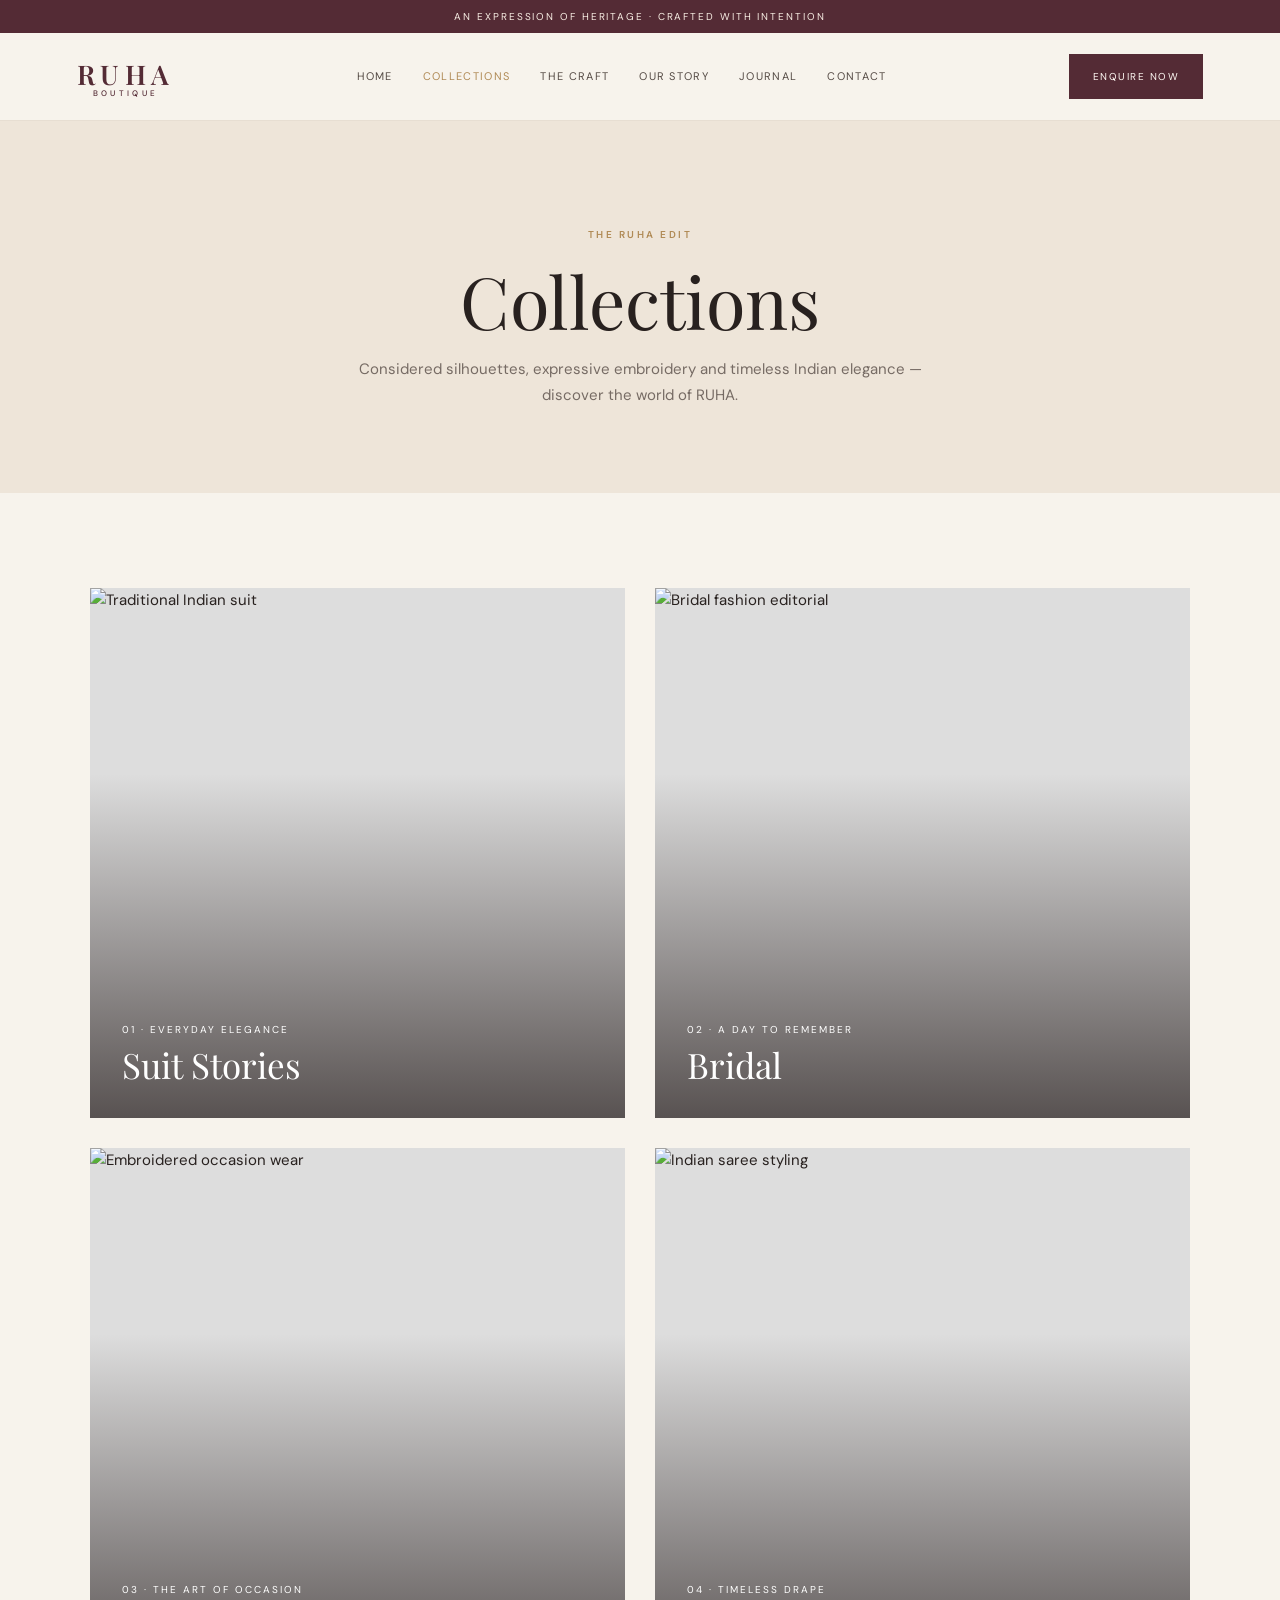
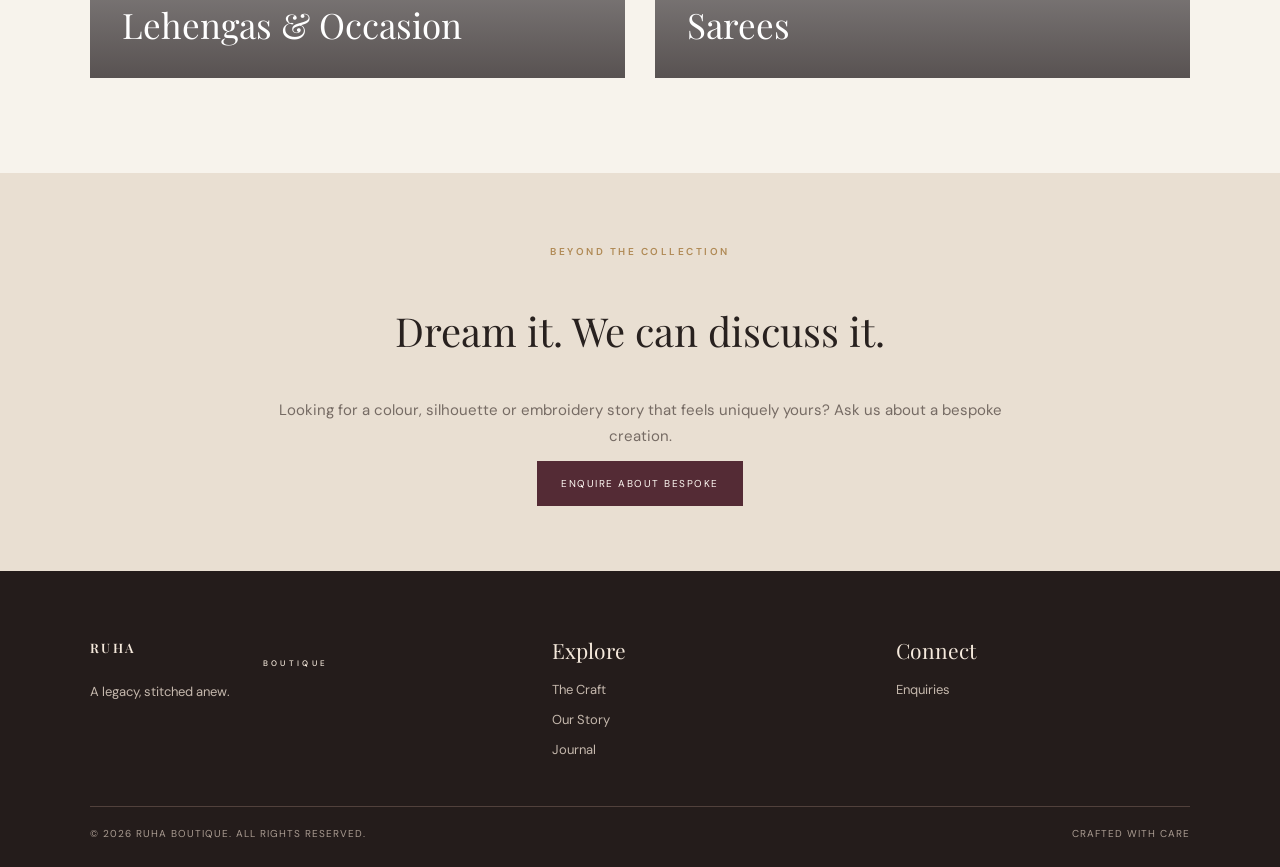
==== collections.html @ 89795cc0 "Build RUHA Boutique website: add collections.html" ====
<!doctype html><html lang="en"><head><meta charset="utf-8"><meta name="viewport" content="width=device-width,initial-scale=1"><title>Collections | RUHA Boutique</title><link rel="stylesheet" href="assets/css/style.css"></head><body><div class="announcement">An expression of heritage · Crafted with intention</div><header class="header"><a class="brand" href="index.html">RUHA<small>BOUTIQUE</small></a><button class="menu-toggle" aria-label="Open menu">☰</button><nav class="nav"><a href="index.html">Home</a><a class="active" href="collections.html">Collections</a><a href="craft.html">The Craft</a><a href="story.html">Our Story</a><a href="journal.html">Journal</a><a href="contact.html">Contact</a></nav><a class="nav-cta" href="contact.html">Enquire now</a></header><main><section class="page-hero"><span class="eyebrow">The RUHA edit</span><h1>Collections</h1><p>Considered silhouettes, expressive embroidery and timeless Indian elegance — discover the world of RUHA.</p></section><section class="section"><div class="collection-grid"><a class="collection-card reveal" href="contact.html"><img src="https://images.unsplash.com/photo-1610030469983-98e550d6193c?auto=format&fit=crop&w=1200&q=85" alt="Traditional Indian suit"><div class="collection-label"><span>01 · Everyday elegance</span><h3>Suit Stories</h3></div></a><a class="collection-card reveal" href="contact.html"><img src="https://images.unsplash.com/photo-1583391733956-6c78276477e3?auto=format&fit=crop&w=1200&q=85" alt="Bridal fashion editorial"><div class="collection-label"><span>02 · A day to remember</span><h3>Bridal</h3></div></a><a class="collection-card reveal" href="contact.html"><img src="https://images.unsplash.com/photo-1597983073493-88cd35cf93a0?auto=format&fit=crop&w=1200&q=85" alt="Embroidered occasion wear"><div class="collection-label"><span>03 · The art of occasion</span><h3>Lehengas & Occasion</h3></div></a><a class="collection-card reveal" href="contact.html"><img src="https://images.unsplash.com/photo-1605763240000-7e93b172d754?auto=format&fit=crop&w=1200&q=85" alt="Indian saree styling"><div class="collection-label"><span>04 · Timeless drape</span><h3>Sarees</h3></div></a></div></section><section class="craft-band"><span class="eyebrow">Beyond the collection</span><h2 class="serif" style="font-size:40px">Dream it. We can discuss it.</h2><p>Looking for a colour, silhouette or embroidery story that feels uniquely yours? Ask us about a bespoke creation.</p><a class="btn" href="contact.html">Enquire about bespoke</a></section></main><footer class="footer"><div class="footer-top"><div><a class="brand" href="index.html">RUHA<small>BOUTIQUE</small></a><p>A legacy, stitched anew.</p></div><div><h4>Explore</h4><div class="footer-links"><a href="craft.html">The Craft</a><a href="story.html">Our Story</a><a href="journal.html">Journal</a></div></div><div><h4>Connect</h4><div class="footer-links"><a href="contact.html">Enquiries</a></div></div></div><div class="copyright"><span>© 2026 RUHA BOUTIQUE. ALL RIGHTS RESERVED.</span><span>CRAFTED WITH CARE</span></div></footer><script src="assets/js/main.js"></script></body></html>
---- assets/css/style.css ----
@import url('https://fonts.googleapis.com/css2?family=DM+Sans:wght@400;500;600;700&family=Playfair+Display:wght@400;500;600;700&display=swap');
:root{--ivory:#f7f3ec;--paper:#fffdf9;--ink:#28211f;--muted:#766b64;--wine:#542b35;--gold:#b08a55;--line:#e7ded2;--serif:'Playfair Display',Georgia,serif;--sans:'DM Sans',Arial,sans-serif}*{box-sizing:border-box}html{scroll-behavior:smooth}body{margin:0;background:var(--ivory);color:var(--ink);font-family:var(--sans);font-size:15px;line-height:1.7}a{color:inherit;text-decoration:none}img{display:block;width:100%;object-fit:cover}button{font:inherit}.announcement{background:var(--wine);color:#f8eee4;text-align:center;padding:8px 16px;font-size:10px;letter-spacing:.19em;text-transform:uppercase}.header{height:88px;display:flex;align-items:center;justify-content:space-between;padding:0 6vw;background:rgba(247,243,236,.96);border-bottom:1px solid var(--line);position:sticky;top:0;z-index:10}.brand{font:600 27px var(--serif);letter-spacing:.2em;color:var(--wine)}.brand small{display:block;font:500 8px var(--sans);letter-spacing:.42em;text-align:center;margin-top:-4px}.nav{display:flex;gap:30px;align-items:center}.nav a{font-size:11px;letter-spacing:.12em;text-transform:uppercase;color:#554b45}.nav a:hover,.nav a.active{color:var(--gold)}.nav-cta,.btn{display:inline-flex;align-items:center;justify-content:center;background:var(--wine);color:#fffaf4;padding:13px 23px;font-size:10px;letter-spacing:.15em;text-transform:uppercase;border:1px solid var(--wine);transition:.25s}.nav-cta:hover,.btn:hover{background:transparent;color:var(--wine)}.menu-toggle{display:none;background:none;border:0;font-size:24px;color:var(--wine)}.eyebrow{font-size:10px;letter-spacing:.25em;text-transform:uppercase;color:var(--gold);font-weight:600}.serif{font-family:var(--serif);font-weight:400}.hero{min-height:650px;display:grid;grid-template-columns:1fr 1fr;background:#e9dfd2}.hero-copy{padding:9vw 7vw;display:flex;flex-direction:column;justify-content:center;align-items:flex-start}.hero h1{font:400 clamp(48px,6vw,82px)/1.08 var(--serif);margin:18px 0 22px;max-width:620px}.hero p{max-width:420px;color:var(--muted);margin:0 0 30px}.hero-image{min-height:560px;background:url('https://images.unsplash.com/photo-1610030469983-98e550d6193c?auto=format&fit=crop&w=1400&q=85') center/cover}.section{padding:95px 7vw}.section-head{text-align:center;max-width:650px;margin:0 auto 48px}.section h2,.page-hero h1{font:400 clamp(38px,4.5vw,58px)/1.15 var(--serif);margin:12px 0 16px}.section-head p,.intro{color:var(--muted)}.grid-3{display:grid;grid-template-columns:repeat(3,1fr);gap:25px}.tile{background:var(--paper)}.tile img{height:390px}.tile-copy{padding:22px 22px 27px}.tile h3{font:400 26px var(--serif);margin:0 0 6px}.tile p{color:var(--muted);font-size:13px;margin:0 0 14px}.text-link{font-size:10px;letter-spacing:.16em;text-transform:uppercase;color:var(--wine);border-bottom:1px solid var(--gold);padding-bottom:5px}.split{display:grid;grid-template-columns:1fr 1fr;gap:8vw;align-items:center}.split img{height:570px}.split-copy{max-width:520px}.split-copy h2{font:400 clamp(38px,4vw,56px)/1.15 var(--serif);margin:14px 0 20px}.split-copy p{color:var(--muted)}.quote{background:var(--wine);color:#f8eee4;text-align:center;padding:90px 12vw}.quote blockquote{font:400 clamp(28px,3.5vw,44px)/1.35 var(--serif);margin:0 auto 22px;max-width:850px}.quote .eyebrow{color:#d8b98e}.page-hero{padding:100px 7vw 85px;text-align:center;background:#eee5d9}.page-hero h1{font-size:clamp(46px,6vw,72px)}.page-hero p{max-width:620px;margin:0 auto;color:var(--muted)}.collection-grid{display:grid;grid-template-columns:repeat(2,1fr);gap:30px}.collection-card{position:relative;min-height:530px;overflow:hidden;background:#ddd}.collection-card img{height:530px;transition:transform .7s}.collection-card:hover img{transform:scale(1.04)}.collection-card:after{content:'';position:absolute;inset:35% 0 0;background:linear-gradient(transparent,rgba(25,16,15,.68))}.collection-label{position:absolute;z-index:1;bottom:30px;left:32px;color:white}.collection-label h3{font:400 35px var(--serif);margin:0}.collection-label span{font-size:10px;letter-spacing:.2em;text-transform:uppercase}.craft-band{background:#e9dfd2;padding:65px 7vw;text-align:center}.craft-band p{max-width:740px;margin:12px auto;color:var(--muted)}.journal-grid{display:grid;grid-template-columns:repeat(3,1fr);gap:26px}.journal-grid img{height:270px}.journal-card h3{font:400 25px var(--serif);margin:16px 0 8px}.journal-card p{font-size:13px;color:var(--muted)}.contact-layout{display:grid;grid-template-columns:.8fr 1.2fr;gap:8vw}.contact-details h2{font:400 42px var(--serif);margin:12px 0}.contact-details p{color:var(--muted)}.contact-form{background:var(--paper);padding:38px}.field{margin-bottom:20px}.field label{display:block;font-size:10px;letter-spacing:.13em;text-transform:uppercase;margin-bottom:8px}.field input,.field textarea,.field select{width:100%;border:1px solid var(--line);background:transparent;padding:13px 14px;font:14px var(--sans);color:var(--ink);outline:none}.field input:focus,.field textarea:focus{border-color:var(--gold)}.field textarea{min-height:130px;resize:vertical}.form-note{font-size:12px;color:var(--muted);margin-top:15px}.footer{background:#241c1b;color:#eee3d8;padding:65px 7vw 25px}.footer-top{display:grid;grid-template-columns:1.4fr 1fr 1fr;gap:50px;padding-bottom:45px}.footer .brand{color:#f5e9dc}.footer p,.footer a{color:#c5b8ad;font-size:13px}.footer h4{font:400 21px var(--serif);margin:0 0 15px;color:#f5e9dc}.footer-links{display:grid;gap:8px}.copyright{border-top:1px solid #51413c;padding-top:18px;display:flex;justify-content:space-between;color:#a99b91;font-size:10px;letter-spacing:.1em}.reveal{opacity:0;transform:translateY(18px);transition:opacity .7s,transform .7s}.reveal.visible{opacity:1;transform:none}@media(max-width:850px){.header{height:76px;padding:0 5vw}.menu-toggle{display:block}.nav{display:none;position:absolute;top:76px;left:0;right:0;background:var(--ivory);padding:22px 6vw 30px;flex-direction:column;align-items:flex-start;border-bottom:1px solid var(--line);gap:18px}.nav.open{display:flex}.nav-cta{display:none}.hero{grid-template-columns:1fr}.hero-copy{padding:75px 8vw}.hero-image{min-height:470px}.grid-3,.journal-grid{grid-template-columns:1fr 1fr}.split{gap:35px}.split img{height:440px}.contact-layout{gap:35px}.footer-top{grid-template-columns:1fr 1fr}}@media(max-width:600px){.section{padding:68px 6vw}.hero-copy{padding:65px 7vw}.hero-image{min-height:390px}.grid-3,.journal-grid,.collection-grid,.split,.contact-layout{grid-template-columns:1fr}.tile img{height:360px}.split img{height:430px}.collection-card,.collection-card img{min-height:420px;height:420px}.page-hero{padding:75px 7vw 65px}.contact-form{padding:25px 20px}.footer-top{grid-template-columns:1fr;gap:28px}.copyright{display:block;line-height:2.2}.quote{padding:70px 8vw}}
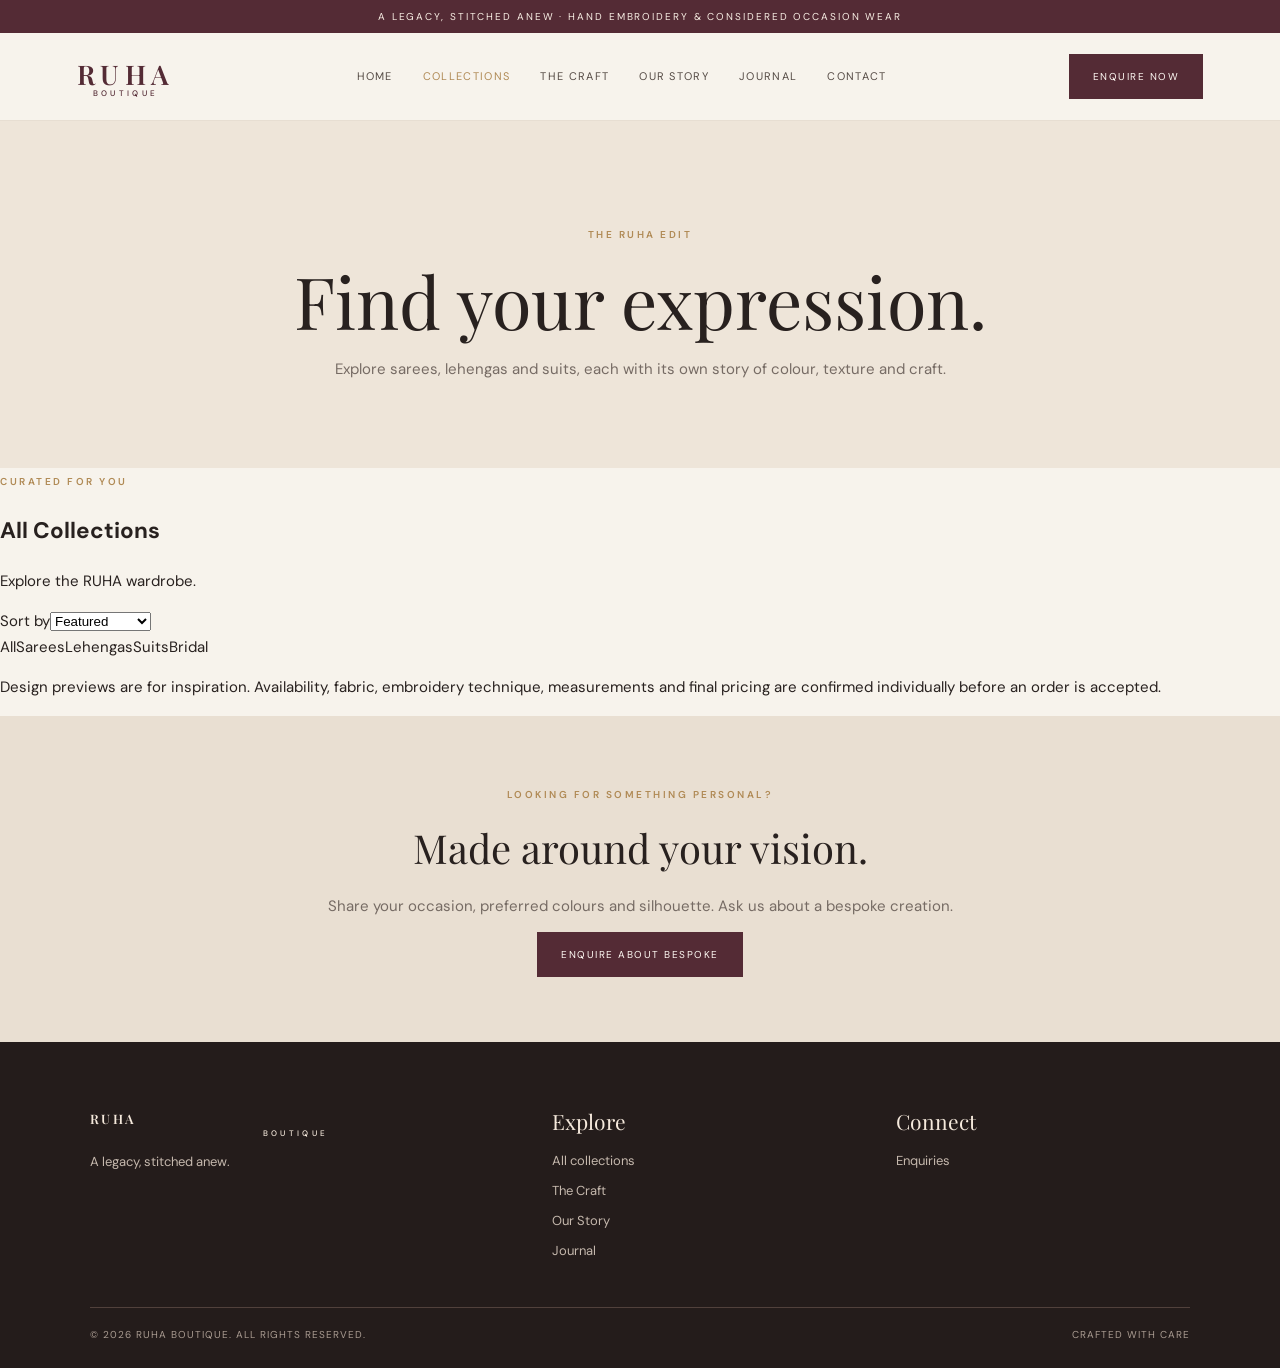
==== commit 5f435dfd: "Build category-filtered RUHA collections catalogue" ====
--- a/collections.html
+++ b/collections.html
@@ -1 +1,12 @@
-<!doctype html><html lang="en"><head><meta charset="utf-8"><meta name="viewport" content="width=device-width,initial-scale=1"><title>Collections | RUHA Boutique</title><link rel="stylesheet" href="assets/css/style.css"></head><body><div class="announcement">An expression of heritage · Crafted with intention</div><header class="header"><a class="brand" href="index.html">RUHA<small>BOUTIQUE</small></a><button class="menu-toggle" aria-label="Open menu">☰</button><nav class="nav"><a href="index.html">Home</a><a class="active" href="collections.html">Collections</a><a href="craft.html">The Craft</a><a href="story.html">Our Story</a><a href="journal.html">Journal</a><a href="contact.html">Contact</a></nav><a class="nav-cta" href="contact.html">Enquire now</a></header><main><section class="page-hero"><span class="eyebrow">The RUHA edit</span><h1>Collections</h1><p>Considered silhouettes, expressive embroidery and timeless Indian elegance — discover the world of RUHA.</p></section><section class="section"><div class="collection-grid"><a class="collection-card reveal" href="contact.html"><img src="https://images.unsplash.com/photo-1610030469983-98e550d6193c?auto=format&fit=crop&w=1200&q=85" alt="Traditional Indian suit"><div class="collection-label"><span>01 · Everyday elegance</span><h3>Suit Stories</h3></div></a><a class="collection-card reveal" href="contact.html"><img src="https://images.unsplash.com/photo-1583391733956-6c78276477e3?auto=format&fit=crop&w=1200&q=85" alt="Bridal fashion editorial"><div class="collection-label"><span>02 · A day to remember</span><h3>Bridal</h3></div></a><a class="collection-card reveal" href="contact.html"><img src="https://images.unsplash.com/photo-1597983073493-88cd35cf93a0?auto=format&fit=crop&w=1200&q=85" alt="Embroidered occasion wear"><div class="collection-label"><span>03 · The art of occasion</span><h3>Lehengas & Occasion</h3></div></a><a class="collection-card reveal" href="contact.html"><img src="https://images.unsplash.com/photo-1605763240000-7e93b172d754?auto=format&fit=crop&w=1200&q=85" alt="Indian saree styling"><div class="collection-label"><span>04 · Timeless drape</span><h3>Sarees</h3></div></a></div></section><section class="craft-band"><span class="eyebrow">Beyond the collection</span><h2 class="serif" style="font-size:40px">Dream it. We can discuss it.</h2><p>Looking for a colour, silhouette or embroidery story that feels uniquely yours? Ask us about a bespoke creation.</p><a class="btn" href="contact.html">Enquire about bespoke</a></section></main><footer class="footer"><div class="footer-top"><div><a class="brand" href="index.html">RUHA<small>BOUTIQUE</small></a><p>A legacy, stitched anew.</p></div><div><h4>Explore</h4><div class="footer-links"><a href="craft.html">The Craft</a><a href="story.html">Our Story</a><a href="journal.html">Journal</a></div></div><div><h4>Connect</h4><div class="footer-links"><a href="contact.html">Enquiries</a></div></div></div><div class="copyright"><span>© 2026 RUHA BOUTIQUE. ALL RIGHTS RESERVED.</span><span>CRAFTED WITH CARE</span></div></footer><script src="assets/js/main.js"></script></body></html>+<!doctype html>
+<html lang="en"><head><meta charset="utf-8"><meta name="viewport" content="width=device-width,initial-scale=1"><title>Shop Collections | RUHA Boutique</title><link rel="stylesheet" href="assets/css/style.css?v=ruha-shop-07"></head>
+<body><div class="announcement">A legacy, stitched anew · Hand embroidery & considered occasion wear</div>
+<header class="header"><a class="brand" href="index.html">RUHA<small>BOUTIQUE</small></a><button class="menu-toggle" aria-label="Open menu" aria-expanded="false">☰</button><nav class="nav"><a href="index.html">Home</a><a class="active" href="collections.html">Collections</a><a href="craft.html">The Craft</a><a href="story.html">Our Story</a><a href="journal.html">Journal</a><a href="contact.html">Contact</a></nav><a class="nav-cta" href="contact.html">Enquire now</a></header>
+<main><section class="page-hero shop-hero"><span class="eyebrow">The RUHA edit</span><h1>Find your expression.</h1><p>Explore sarees, lehengas and suits, each with its own story of colour, texture and craft.</p></section>
+<section class="shop-section"><div class="shop-toolbar"><div><span class="eyebrow">CURATED FOR YOU</span><h2 id="collection-heading">All Collections</h2><p id="collection-subtitle">Explore the RUHA wardrobe.</p></div><div class="shop-controls"><label for="sort-products">Sort by</label><select id="sort-products"><option value="featured">Featured</option><option value="name">Name: A to Z</option></select></div></div>
+<div class="category-tabs" role="group" aria-label="Filter by category"><a href="collections.html" data-category="all">All</a><a href="collections.html?category=sarees" data-category="sarees">Sarees</a><a href="collections.html?category=lehengas" data-category="lehengas">Lehengas</a><a href="collections.html?category=suits" data-category="suits">Suits</a><a href="collections.html?category=bridal" data-category="bridal">Bridal</a></div>
+<div class="product-grid" id="product-grid" aria-live="polite"></div>
+<p class="catalogue-note">Design previews are for inspiration. Availability, fabric, embroidery technique, measurements and final pricing are confirmed individually before an order is accepted.</p>
+</section>
+<section class="craft-band"><span class="eyebrow">Looking for something personal?</span><h2 class="serif" style="font-size:40px;margin:8px 0">Made around your vision.</h2><p>Share your occasion, preferred colours and silhouette. Ask us about a bespoke creation.</p><a class="btn" href="contact.html">Enquire about bespoke</a></section></main>
+<footer class="footer"><div class="footer-top"><div><a class="brand" href="index.html">RUHA<small>BOUTIQUE</small></a><p>A legacy, stitched anew.</p></div><div><h4>Explore</h4><div class="footer-links"><a href="collections.html">All collections</a><a href="craft.html">The Craft</a><a href="story.html">Our Story</a><a href="journal.html">Journal</a></div></div><div><h4>Connect</h4><div class="footer-links"><a href="contact.html">Enquiries</a></div></div></div><div class="copyright"><span>© 2026 RUHA BOUTIQUE. ALL RIGHTS RESERVED.</span><span>CRAFTED WITH CARE</span></div></footer><script src="assets/js/main.js?v=ruha-shop-07"></script></body></html>
--- a/assets/css/style.css
+++ b/assets/css/style.css
@@ -1,2 +1,8 @@
 @import url('https://fonts.googleapis.com/css2?family=DM+Sans:wght@400;500;600;700&family=Playfair+Display:wght@400;500;600;700&display=swap');
-:root{--ivory:#f7f3ec;--paper:#fffdf9;--ink:#28211f;--muted:#766b64;--wine:#542b35;--gold:#b08a55;--line:#e7ded2;--serif:'Playfair Display',Georgia,serif;--sans:'DM Sans',Arial,sans-serif}*{box-sizing:border-box}html{scroll-behavior:smooth}body{margin:0;background:var(--ivory);color:var(--ink);font-family:var(--sans);font-size:15px;line-height:1.7}a{color:inherit;text-decoration:none}img{display:block;width:100%;object-fit:cover}button{font:inherit}.announcement{background:var(--wine);color:#f8eee4;text-align:center;padding:8px 16px;font-size:10px;letter-spacing:.19em;text-transform:uppercase}.header{height:88px;display:flex;align-items:center;justify-content:space-between;padding:0 6vw;background:rgba(247,243,236,.96);border-bottom:1px solid var(--line);position:sticky;top:0;z-index:10}.brand{font:600 27px var(--serif);letter-spacing:.2em;color:var(--wine)}.brand small{display:block;font:500 8px var(--sans);letter-spacing:.42em;text-align:center;margin-top:-4px}.nav{display:flex;gap:30px;align-items:center}.nav a{font-size:11px;letter-spacing:.12em;text-transform:uppercase;color:#554b45}.nav a:hover,.nav a.active{color:var(--gold)}.nav-cta,.btn{display:inline-flex;align-items:center;justify-content:center;background:var(--wine);color:#fffaf4;padding:13px 23px;font-size:10px;letter-spacing:.15em;text-transform:uppercase;border:1px solid var(--wine);transition:.25s}.nav-cta:hover,.btn:hover{background:transparent;color:var(--wine)}.menu-toggle{display:none;background:none;border:0;font-size:24px;color:var(--wine)}.eyebrow{font-size:10px;letter-spacing:.25em;text-transform:uppercase;color:var(--gold);font-weight:600}.serif{font-family:var(--serif);font-weight:400}.hero{min-height:650px;display:grid;grid-template-columns:1fr 1fr;background:#e9dfd2}.hero-copy{padding:9vw 7vw;display:flex;flex-direction:column;justify-content:center;align-items:flex-start}.hero h1{font:400 clamp(48px,6vw,82px)/1.08 var(--serif);margin:18px 0 22px;max-width:620px}.hero p{max-width:420px;color:var(--muted);margin:0 0 30px}.hero-image{min-height:560px;background:url('https://images.unsplash.com/photo-1610030469983-98e550d6193c?auto=format&fit=crop&w=1400&q=85') center/cover}.section{padding:95px 7vw}.section-head{text-align:center;max-width:650px;margin:0 auto 48px}.section h2,.page-hero h1{font:400 clamp(38px,4.5vw,58px)/1.15 var(--serif);margin:12px 0 16px}.section-head p,.intro{color:var(--muted)}.grid-3{display:grid;grid-template-columns:repeat(3,1fr);gap:25px}.tile{background:var(--paper)}.tile img{height:390px}.tile-copy{padding:22px 22px 27px}.tile h3{font:400 26px var(--serif);margin:0 0 6px}.tile p{color:var(--muted);font-size:13px;margin:0 0 14px}.text-link{font-size:10px;letter-spacing:.16em;text-transform:uppercase;color:var(--wine);border-bottom:1px solid var(--gold);padding-bottom:5px}.split{display:grid;grid-template-columns:1fr 1fr;gap:8vw;align-items:center}.split img{height:570px}.split-copy{max-width:520px}.split-copy h2{font:400 clamp(38px,4vw,56px)/1.15 var(--serif);margin:14px 0 20px}.split-copy p{color:var(--muted)}.quote{background:var(--wine);color:#f8eee4;text-align:center;padding:90px 12vw}.quote blockquote{font:400 clamp(28px,3.5vw,44px)/1.35 var(--serif);margin:0 auto 22px;max-width:850px}.quote .eyebrow{color:#d8b98e}.page-hero{padding:100px 7vw 85px;text-align:center;background:#eee5d9}.page-hero h1{font-size:clamp(46px,6vw,72px)}.page-hero p{max-width:620px;margin:0 auto;color:var(--muted)}.collection-grid{display:grid;grid-template-columns:repeat(2,1fr);gap:30px}.collection-card{position:relative;min-height:530px;overflow:hidden;background:#ddd}.collection-card img{height:530px;transition:transform .7s}.collection-card:hover img{transform:scale(1.04)}.collection-card:after{content:'';position:absolute;inset:35% 0 0;background:linear-gradient(transparent,rgba(25,16,15,.68))}.collection-label{position:absolute;z-index:1;bottom:30px;left:32px;color:white}.collection-label h3{font:400 35px var(--serif);margin:0}.collection-label span{font-size:10px;letter-spacing:.2em;text-transform:uppercase}.craft-band{background:#e9dfd2;padding:65px 7vw;text-align:center}.craft-band p{max-width:740px;margin:12px auto;color:var(--muted)}.journal-grid{display:grid;grid-template-columns:repeat(3,1fr);gap:26px}.journal-grid img{height:270px}.journal-card h3{font:400 25px var(--serif);margin:16px 0 8px}.journal-card p{font-size:13px;color:var(--muted)}.contact-layout{display:grid;grid-template-columns:.8fr 1.2fr;gap:8vw}.contact-details h2{font:400 42px var(--serif);margin:12px 0}.contact-details p{color:var(--muted)}.contact-form{background:var(--paper);padding:38px}.field{margin-bottom:20px}.field label{display:block;font-size:10px;letter-spacing:.13em;text-transform:uppercase;margin-bottom:8px}.field input,.field textarea,.field select{width:100%;border:1px solid var(--line);background:transparent;padding:13px 14px;font:14px var(--sans);color:var(--ink);outline:none}.field input:focus,.field textarea:focus{border-color:var(--gold)}.field textarea{min-height:130px;resize:vertical}.form-note{font-size:12px;color:var(--muted);margin-top:15px}.footer{background:#241c1b;color:#eee3d8;padding:65px 7vw 25px}.footer-top{display:grid;grid-template-columns:1.4fr 1fr 1fr;gap:50px;padding-bottom:45px}.footer .brand{color:#f5e9dc}.footer p,.footer a{color:#c5b8ad;font-size:13px}.footer h4{font:400 21px var(--serif);margin:0 0 15px;color:#f5e9dc}.footer-links{display:grid;gap:8px}.copyright{border-top:1px solid #51413c;padding-top:18px;display:flex;justify-content:space-between;color:#a99b91;font-size:10px;letter-spacing:.1em}.reveal{opacity:0;transform:translateY(18px);transition:opacity .7s,transform .7s}.reveal.visible{opacity:1;transform:none}@media(max-width:850px){.header{height:76px;padding:0 5vw}.menu-toggle{display:block}.nav{display:none;position:absolute;top:76px;left:0;right:0;background:var(--ivory);padding:22px 6vw 30px;flex-direction:column;align-items:flex-start;border-bottom:1px solid var(--line);gap:18px}.nav.open{display:flex}.nav-cta{display:none}.hero{grid-template-columns:1fr}.hero-copy{padding:75px 8vw}.hero-image{min-height:470px}.grid-3,.journal-grid{grid-template-columns:1fr 1fr}.split{gap:35px}.split img{height:440px}.contact-layout{gap:35px}.footer-top{grid-template-columns:1fr 1fr}}@media(max-width:600px){.section{padding:68px 6vw}.hero-copy{padding:65px 7vw}.hero-image{min-height:390px}.grid-3,.journal-grid,.collection-grid,.split,.contact-layout{grid-template-columns:1fr}.tile img{height:360px}.split img{height:430px}.collection-card,.collection-card img{min-height:420px;height:420px}.page-hero{padding:75px 7vw 65px}.contact-form{padding:25px 20px}.footer-top{grid-template-columns:1fr;gap:28px}.copyright{display:block;line-height:2.2}.quote{padding:70px 8vw}}
+:root{--ivory:#f7f3ec;--paper:#fffdf9;--ink:#28211f;--muted:#766b64;--wine:#542b35;--gold:#b08a55;--line:#e7ded2;--serif:'Playfair Display',Georgia,serif;--sans:'DM Sans',Arial,sans-serif}*{box-sizing:border-box}html{scroll-behavior:smooth}body{margin:0;background:var(--ivory);color:var(--ink);font-family:var(--sans);font-size:15px;line-height:1.7}a{color:inherit;text-decoration:none}img{display:block;width:100%;object-fit:cover}button{font:inherit}.announcement{background:var(--wine);color:#f8eee4;text-align:center;padding:8px 16px;font-size:10px;letter-spacing:.19em;text-transform:uppercase}.header{height:88px;display:flex;align-items:center;justify-content:space-between;padding:0 6vw;background:rgba(247,243,236,.96);border-bottom:1px solid var(--line);position:sticky;top:0;z-index:10}.brand{font:600 27px var(--serif);letter-spacing:.2em;color:var(--wine)}.brand small{display:block;font:500 8px var(--sans);letter-spacing:.42em;text-align:center;margin-top:-4px}.nav{display:flex;gap:30px;align-items:center}.nav a{font-size:11px;letter-spacing:.12em;text-transform:uppercase;color:#554b45}.nav a:hover,.nav a.active{color:var(--gold)}.nav-cta,.btn{display:inline-flex;align-items:center;justify-content:center;background:var(--wine);color:#fffaf4;padding:13px 23px;font-size:10px;letter-spacing:.15em;text-transform:uppercase;border:1px solid var(--wine);transition:.25s}.nav-cta:hover,.btn:hover{background:transparent;color:var(--wine)}.menu-toggle{display:none;background:none;border:0;font-size:24px;color:var(--wine)}.eyebrow{font-size:10px;letter-spacing:.25em;text-transform:uppercase;color:var(--gold);font-weight:600}.serif{font-family:var(--serif);font-weight:400}.hero{min-height:650px;display:grid;grid-template-columns:.9fr 1.1fr;background:#e9dfd2}.hero-copy{padding:9vw 7vw;display:flex;flex-direction:column;justify-content:center;align-items:flex-start}.hero h1{font:400 clamp(48px,6vw,82px)/1.08 var(--serif);margin:18px 0 22px;max-width:620px}.hero p{max-width:420px;color:var(--muted);margin:0 0 30px}.hero-image{min-height:650px;width:100%;height:650px;object-fit:contain;object-position:center;background:#e9dfd2;display:block}.section{padding:95px 7vw}.section-head{text-align:center;max-width:650px;margin:0 auto 48px}.section h2,.page-hero h1{font:400 clamp(38px,4.5vw,58px)/1.15 var(--serif);margin:12px 0 16px}.section-head p,.intro{color:var(--muted)}.grid-3{display:grid;grid-template-columns:repeat(3,1fr);gap:25px}.tile{background:var(--paper)}.tile img{height:390px}.tile-copy{padding:22px 22px 27px}.tile h3{font:400 26px var(--serif);margin:0 0 6px}.tile p{color:var(--muted);font-size:13px;margin:0 0 14px}.text-link{font-size:10px;letter-spacing:.16em;text-transform:uppercase;color:var(--wine);border-bottom:1px solid var(--gold);padding-bottom:5px}.split{display:grid;grid-template-columns:1fr 1fr;gap:8vw;align-items:center}.split img{height:570px}.split-copy{max-width:520px}.split-copy h2{font:400 clamp(38px,4vw,56px)/1.15 var(--serif);margin:14px 0 20px}.split-copy p{color:var(--muted)}.quote{background:var(--wine);color:#f8eee4;text-align:center;padding:90px 12vw}.quote blockquote{font:400 clamp(28px,3.5vw,44px)/1.35 var(--serif);margin:0 auto 22px;max-width:850px}.quote .eyebrow{color:#d8b98e}.page-hero{padding:100px 7vw 85px;text-align:center;background:#eee5d9}.page-hero h1{font-size:clamp(46px,6vw,72px)}.page-hero p{max-width:620px;margin:0 auto;color:var(--muted)}.collection-grid{display:grid;grid-template-columns:repeat(2,1fr);gap:30px}.collection-card{position:relative;min-height:530px;overflow:hidden;background:#ddd}.collection-card img{height:530px;transition:transform .7s}.collection-card:hover img{transform:scale(1.04)}.collection-card:after{content:'';position:absolute;inset:35% 0 0;background:linear-gradient(transparent,rgba(25,16,15,.68))}.collection-label{position:absolute;z-index:1;bottom:30px;left:32px;color:white}.collection-label h3{font:400 35px var(--serif);margin:0}.collection-label span{font-size:10px;letter-spacing:.2em;text-transform:uppercase}.craft-band{background:#e9dfd2;padding:65px 7vw;text-align:center}.craft-band p{max-width:740px;margin:12px auto;color:var(--muted)}.journal-grid{display:grid;grid-template-columns:repeat(3,1fr);gap:26px}.journal-grid img{height:270px}.journal-card h3{font:400 25px var(--serif);margin:16px 0 8px}.journal-card p{font-size:13px;color:var(--muted)}.contact-layout{display:grid;grid-template-columns:.8fr 1.2fr;gap:8vw}.contact-details h2{font:400 42px var(--serif);margin:12px 0}.contact-details p{color:var(--muted)}.contact-form{background:var(--paper);padding:38px}.field{margin-bottom:20px}.field label{display:block;font-size:10px;letter-spacing:.13em;text-transform:uppercase;margin-bottom:8px}.field input,.field textarea,.field select{width:100%;border:1px solid var(--line);background:transparent;padding:13px 14px;font:14px var(--sans);color:var(--ink);outline:none}.field input:focus,.field textarea:focus{border-color:var(--gold)}.field textarea{min-height:130px;resize:vertical}.form-note{font-size:12px;color:var(--muted);margin-top:15px}.footer{background:#241c1b;color:#eee3d8;padding:65px 7vw 25px}.footer-top{display:grid;grid-template-columns:1.4fr 1fr 1fr;gap:50px;padding-bottom:45px}.footer .brand{color:#f5e9dc}.footer p,.footer a{color:#c5b8ad;font-size:13px}.footer h4{font:400 21px var(--serif);margin:0 0 15px;color:#f5e9dc}.footer-links{display:grid;gap:8px}.copyright{border-top:1px solid #51413c;padding-top:18px;display:flex;justify-content:space-between;color:#a99b91;font-size:10px;letter-spacing:.1em}.reveal{opacity:0;transform:translateY(18px);transition:opacity .7s,transform .7s}.reveal.visible{opacity:1;transform:none}@media(max-width:850px){.header{height:76px;padding:0 5vw}.menu-toggle{display:block}.nav{display:none;position:absolute;top:76px;left:0;right:0;background:var(--ivory);padding:22px 6vw 30px;flex-direction:column;align-items:flex-start;border-bottom:1px solid var(--line);gap:18px}.nav.open{display:flex}.nav-cta{display:none}.hero{grid-template-columns:1fr}.hero-copy{padding:75px 8vw}.hero-image{min-height:0;height:auto;aspect-ratio:16/9;object-fit:contain}.grid-3,.journal-grid{grid-template-columns:1fr 1fr}.split{gap:35px}.split img{height:440px}.contact-layout{gap:35px}.footer-top{grid-template-columns:1fr 1fr}}@media(max-width:600px){.section{padding:68px 6vw}.hero-copy{padding:65px 7vw}.hero-image{min-height:0;height:auto;aspect-ratio:16/9;object-fit:contain}.grid-3,.journal-grid,.collection-grid,.split,.contact-layout{grid-template-columns:1fr}.tile img{height:360px}.split img{height:430px}.collection-card,.collection-card img{min-height:420px;height:420px}.page-hero{padding:75px 7vw 65px}.contact-form{padding:25px 20px}.footer-top{grid-template-columns:1fr;gap:28px}.copyright{display:block;line-height:2.2}.quote{padding:70px 8vw}}
+
+
+/* RUHA editorial commerce-inspired homepage */
+.hero-editorial{grid-template-columns:.92fr 1.08fr;min-height:690px;background:#eee5d9}.hero-editorial .hero-copy{padding:8vw 6vw}.hero-editorial .hero-image{height:690px;min-height:690px;object-fit:cover;object-position:center 38%;background:#eadfd3}.hero-note{font-size:9px;letter-spacing:.18em;color:#9a8877;margin-top:44px}.marquee{display:flex;justify-content:center;align-items:center;gap:35px;padding:17px 10px;border-bottom:1px solid var(--line);color:var(--wine);font-size:9px;letter-spacing:.22em}.marquee i{font-style:normal;color:var(--gold)}.home-intro{padding-bottom:48px}.home-intro .section-head{margin-bottom:0}.campaign-grid{padding:0 5vw 90px;display:grid;grid-template-columns:1.12fr 1fr;grid-template-rows:340px 340px;gap:20px}.campaign{position:relative;overflow:hidden;background:#ddd}.campaign-tall{grid-row:span 2}.campaign img{height:100%;width:100%;object-fit:cover;transition:transform .7s}.campaign:hover img{transform:scale(1.035)}.campaign:after{content:'';position:absolute;inset:35% 0 0;background:linear-gradient(transparent,rgba(30,20,19,.7))}.campaign-caption{position:absolute;z-index:1;left:30px;right:25px;bottom:27px;color:#fff}.campaign-caption span,.look-card span{font-size:9px;letter-spacing:.2em}.campaign-caption h2{font:400 clamp(25px,3vw,39px)/1.15 var(--serif);margin:8px 0 12px}.campaign-caption b{font-size:10px;letter-spacing:.13em;text-transform:uppercase;font-weight:500;border-bottom:1px solid #d8bd9b;padding-bottom:5px}.campaign-caption i{font-style:normal;margin-left:8px}.category-section{background:#f0e8de}.category-grid{display:grid;grid-template-columns:repeat(4,1fr);gap:18px}.category-card{position:relative;overflow:hidden;background:#e4d8cb}.category-card img{height:390px;transition:transform .6s}.category-card:hover img{transform:scale(1.04)}.category-card:after{content:'';position:absolute;inset:55% 0 0;background:linear-gradient(transparent,rgba(30,20,19,.6))}.category-card span{position:absolute;z-index:1;bottom:20px;left:20px;color:white;font:400 27px var(--serif)}.look-grid{display:grid;grid-template-columns:repeat(3,1fr);gap:22px}.look-card{background:#fffdf9}.look-card img{height:350px}.look-card>div{padding:22px 22px 26px}.look-card span{color:var(--gold)}.look-card h3{font:400 25px var(--serif);margin:7px 0 15px}.craft-feature{display:grid;grid-template-columns:1.1fr .9fr;background:#e9dfd2;align-items:stretch}.craft-feature-image img{height:600px}.craft-feature-copy{padding:8vw 7vw;display:flex;flex-direction:column;align-items:flex-start;justify-content:center}.craft-feature-copy h2{font:400 clamp(42px,5vw,68px)/1.1 var(--serif);margin:15px 0 18px}.craft-feature-copy p{max-width:420px;color:var(--muted);margin:0 0 28px}.journal-preview{padding-top:90px}
+@media(max-width:850px){.hero-editorial{grid-template-columns:1fr}.hero-editorial .hero-copy{padding:70px 8vw}.hero-editorial .hero-image{height:auto;min-height:0;aspect-ratio:4/3;object-fit:cover}.campaign-grid{grid-template-rows:300px 300px;padding-left:4vw;padding-right:4vw}.category-grid{grid-template-columns:repeat(2,1fr)}.category-card img{height:330px}.craft-feature{grid-template-columns:1fr 1fr}.craft-feature-image img{height:500px}.craft-feature-copy{padding:45px 6vw}}
+@media(max-width:600px){.marquee{gap:13px;font-size:7px;letter-spacing:.12em;flex-wrap:wrap}.campaign-grid{grid-template-columns:1fr;grid-template-rows:420px 280px 280px;padding:0 5vw 65px;gap:14px}.campaign-tall{grid-row:auto}.category-grid{gap:12px}.category-card img{height:250px}.category-card span{font-size:23px;left:14px;bottom:14px}.look-grid{grid-template-columns:1fr}.look-card img{height:330px}.craft-feature{grid-template-columns:1fr}.craft-feature-image img{height:360px}.craft-feature-copy{padding:55px 7vw}.hero-editorial .hero-image{aspect-ratio:4/3;object-fit:cover}.hero-note{margin-top:28px}}
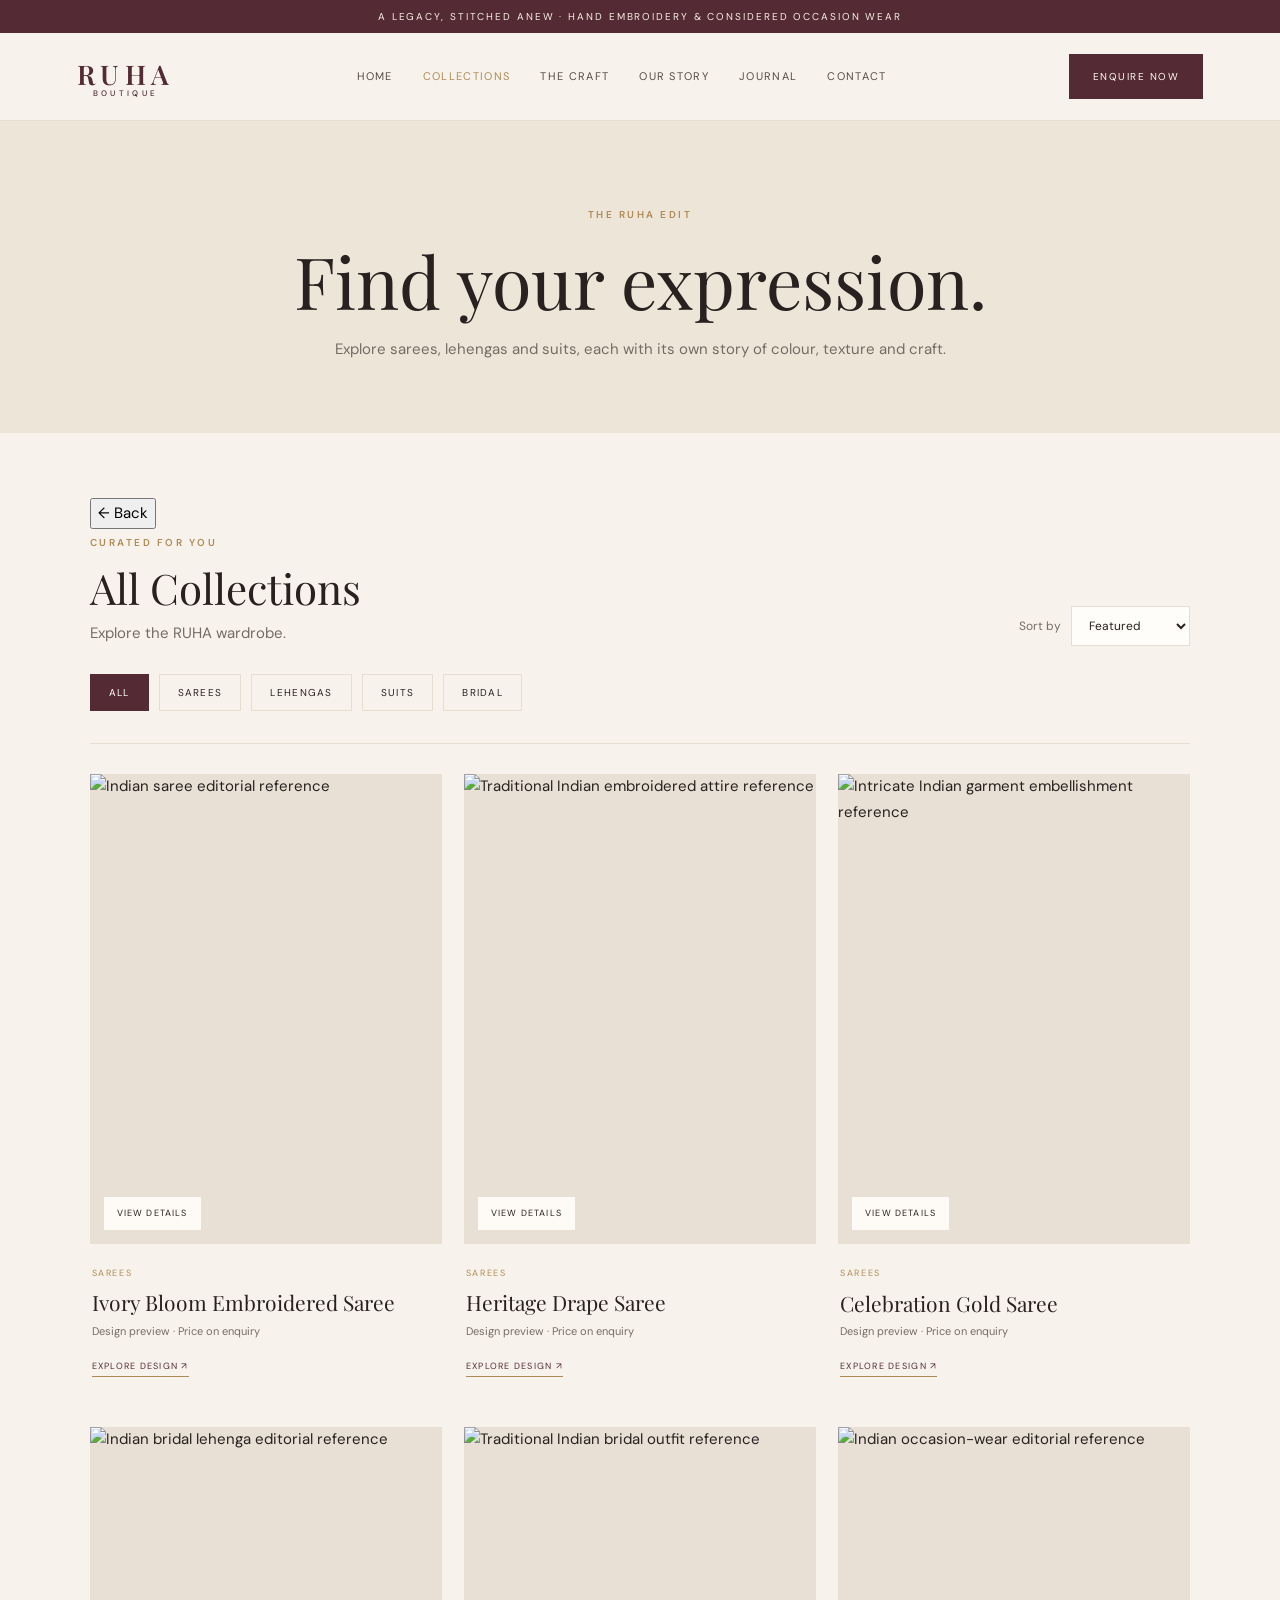
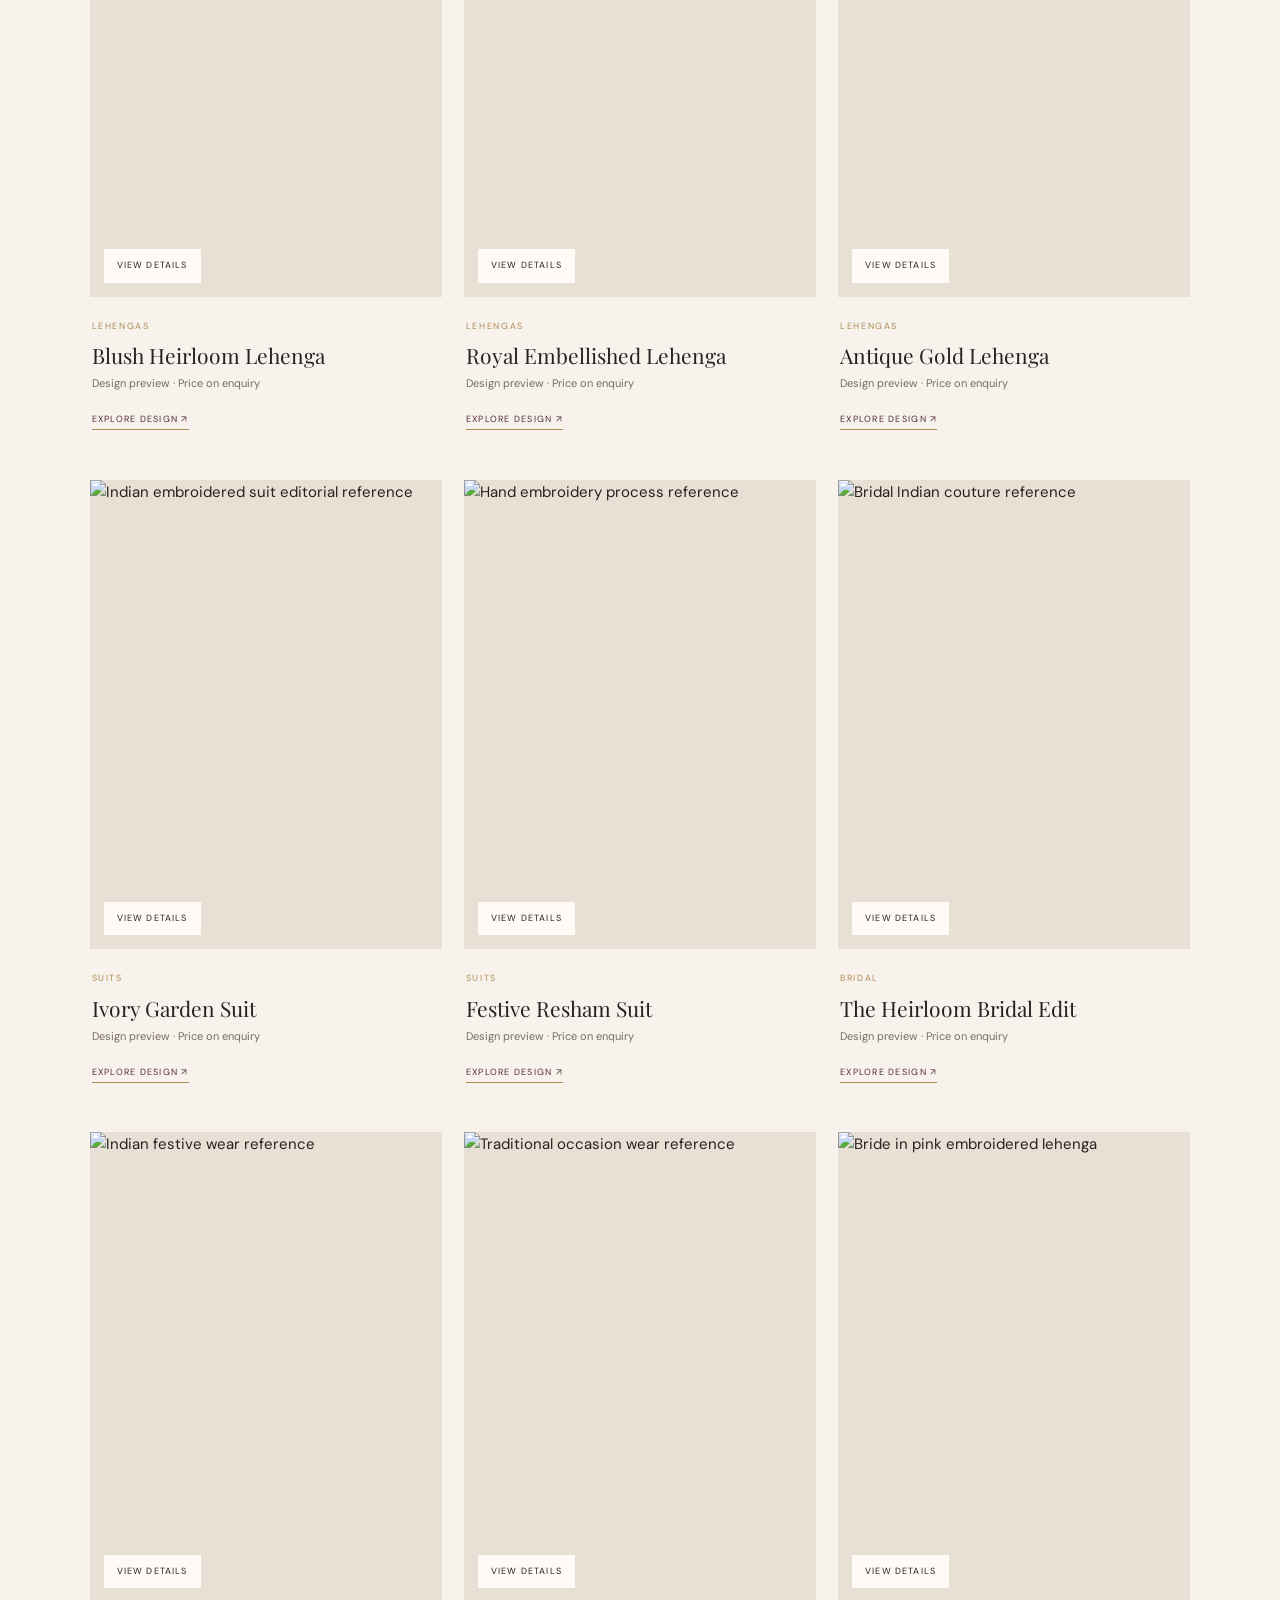
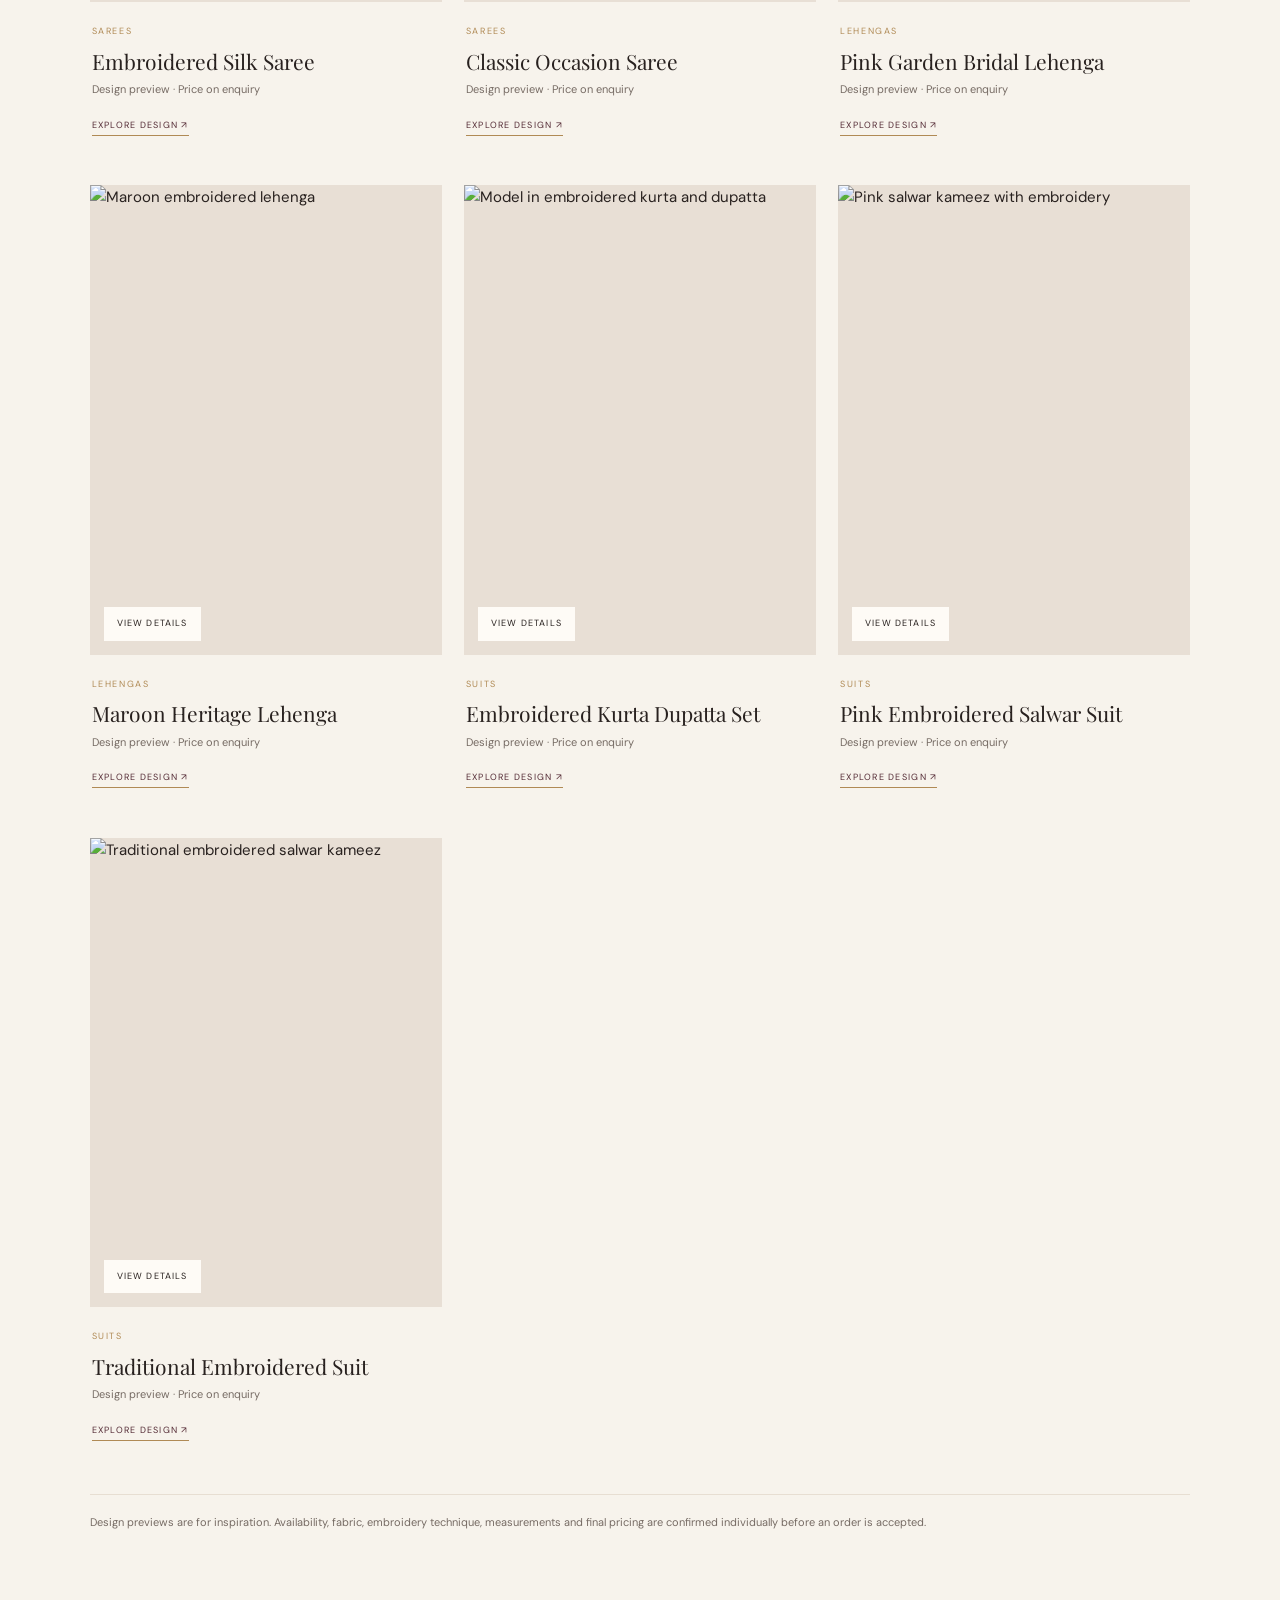
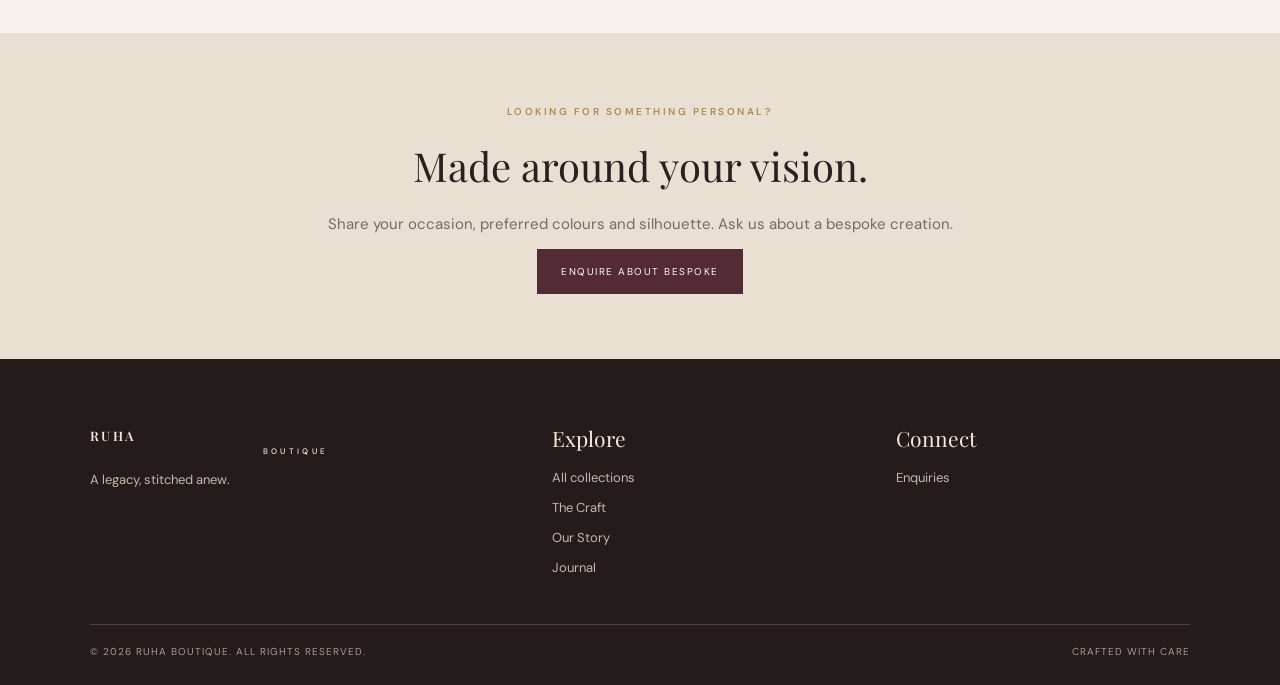
==== commit 234aa513: "Add back navigation to collection browsing" ====
--- a/collections.html
+++ b/collections.html
@@ -3,7 +3,7 @@
 <body><div class="announcement">A legacy, stitched anew · Hand embroidery & considered occasion wear</div>
 <header class="header"><a class="brand" href="index.html">RUHA<small>BOUTIQUE</small></a><button class="menu-toggle" aria-label="Open menu" aria-expanded="false">☰</button><nav class="nav"><a href="index.html">Home</a><a class="active" href="collections.html">Collections</a><a href="craft.html">The Craft</a><a href="story.html">Our Story</a><a href="journal.html">Journal</a><a href="contact.html">Contact</a></nav><a class="nav-cta" href="contact.html">Enquire now</a></header>
 <main><section class="page-hero shop-hero"><span class="eyebrow">The RUHA edit</span><h1>Find your expression.</h1><p>Explore sarees, lehengas and suits, each with its own story of colour, texture and craft.</p></section>
-<section class="shop-section"><div class="shop-toolbar"><div><span class="eyebrow">CURATED FOR YOU</span><h2 id="collection-heading">All Collections</h2><p id="collection-subtitle">Explore the RUHA wardrobe.</p></div><div class="shop-controls"><label for="sort-products">Sort by</label><select id="sort-products"><option value="featured">Featured</option><option value="name">Name: A to Z</option></select></div></div>
+<section class="shop-section"><button class="back-button" onclick="history.length>1?history.back():location.href='index.html'">← Back</button><div class="shop-toolbar"><div><span class="eyebrow">CURATED FOR YOU</span><h2 id="collection-heading">All Collections</h2><p id="collection-subtitle">Explore the RUHA wardrobe.</p></div><div class="shop-controls"><label for="sort-products">Sort by</label><select id="sort-products"><option value="featured">Featured</option><option value="name">Name: A to Z</option></select></div></div>
 <div class="category-tabs" role="group" aria-label="Filter by category"><a href="collections.html" data-category="all">All</a><a href="collections.html?category=sarees" data-category="sarees">Sarees</a><a href="collections.html?category=lehengas" data-category="lehengas">Lehengas</a><a href="collections.html?category=suits" data-category="suits">Suits</a><a href="collections.html?category=bridal" data-category="bridal">Bridal</a></div>
 <div class="product-grid" id="product-grid" aria-live="polite"></div>
 <p class="catalogue-note">Design previews are for inspiration. Availability, fabric, embroidery technique, measurements and final pricing are confirmed individually before an order is accepted.</p>
--- a/assets/css/style.css
+++ b/assets/css/style.css
@@ -6,3 +6,9 @@
 .hero-editorial{grid-template-columns:.92fr 1.08fr;min-height:690px;background:#eee5d9}.hero-editorial .hero-copy{padding:8vw 6vw}.hero-editorial .hero-image{height:690px;min-height:690px;object-fit:cover;object-position:center 38%;background:#eadfd3}.hero-note{font-size:9px;letter-spacing:.18em;color:#9a8877;margin-top:44px}.marquee{display:flex;justify-content:center;align-items:center;gap:35px;padding:17px 10px;border-bottom:1px solid var(--line);color:var(--wine);font-size:9px;letter-spacing:.22em}.marquee i{font-style:normal;color:var(--gold)}.home-intro{padding-bottom:48px}.home-intro .section-head{margin-bottom:0}.campaign-grid{padding:0 5vw 90px;display:grid;grid-template-columns:1.12fr 1fr;grid-template-rows:340px 340px;gap:20px}.campaign{position:relative;overflow:hidden;background:#ddd}.campaign-tall{grid-row:span 2}.campaign img{height:100%;width:100%;object-fit:cover;transition:transform .7s}.campaign:hover img{transform:scale(1.035)}.campaign:after{content:'';position:absolute;inset:35% 0 0;background:linear-gradient(transparent,rgba(30,20,19,.7))}.campaign-caption{position:absolute;z-index:1;left:30px;right:25px;bottom:27px;color:#fff}.campaign-caption span,.look-card span{font-size:9px;letter-spacing:.2em}.campaign-caption h2{font:400 clamp(25px,3vw,39px)/1.15 var(--serif);margin:8px 0 12px}.campaign-caption b{font-size:10px;letter-spacing:.13em;text-transform:uppercase;font-weight:500;border-bottom:1px solid #d8bd9b;padding-bottom:5px}.campaign-caption i{font-style:normal;margin-left:8px}.category-section{background:#f0e8de}.category-grid{display:grid;grid-template-columns:repeat(4,1fr);gap:18px}.category-card{position:relative;overflow:hidden;background:#e4d8cb}.category-card img{height:390px;transition:transform .6s}.category-card:hover img{transform:scale(1.04)}.category-card:after{content:'';position:absolute;inset:55% 0 0;background:linear-gradient(transparent,rgba(30,20,19,.6))}.category-card span{position:absolute;z-index:1;bottom:20px;left:20px;color:white;font:400 27px var(--serif)}.look-grid{display:grid;grid-template-columns:repeat(3,1fr);gap:22px}.look-card{background:#fffdf9}.look-card img{height:350px}.look-card>div{padding:22px 22px 26px}.look-card span{color:var(--gold)}.look-card h3{font:400 25px var(--serif);margin:7px 0 15px}.craft-feature{display:grid;grid-template-columns:1.1fr .9fr;background:#e9dfd2;align-items:stretch}.craft-feature-image img{height:600px}.craft-feature-copy{padding:8vw 7vw;display:flex;flex-direction:column;align-items:flex-start;justify-content:center}.craft-feature-copy h2{font:400 clamp(42px,5vw,68px)/1.1 var(--serif);margin:15px 0 18px}.craft-feature-copy p{max-width:420px;color:var(--muted);margin:0 0 28px}.journal-preview{padding-top:90px}
 @media(max-width:850px){.hero-editorial{grid-template-columns:1fr}.hero-editorial .hero-copy{padding:70px 8vw}.hero-editorial .hero-image{height:auto;min-height:0;aspect-ratio:4/3;object-fit:cover}.campaign-grid{grid-template-rows:300px 300px;padding-left:4vw;padding-right:4vw}.category-grid{grid-template-columns:repeat(2,1fr)}.category-card img{height:330px}.craft-feature{grid-template-columns:1fr 1fr}.craft-feature-image img{height:500px}.craft-feature-copy{padding:45px 6vw}}
 @media(max-width:600px){.marquee{gap:13px;font-size:7px;letter-spacing:.12em;flex-wrap:wrap}.campaign-grid{grid-template-columns:1fr;grid-template-rows:420px 280px 280px;padding:0 5vw 65px;gap:14px}.campaign-tall{grid-row:auto}.category-grid{gap:12px}.category-card img{height:250px}.category-card span{font-size:23px;left:14px;bottom:14px}.look-grid{grid-template-columns:1fr}.look-card img{height:330px}.craft-feature{grid-template-columns:1fr}.craft-feature-image img{height:360px}.craft-feature-copy{padding:55px 7vw}.hero-editorial .hero-image{aspect-ratio:4/3;object-fit:cover}.hero-note{margin-top:28px}}
+
+
+/* RUHA category browsing and product detail experience */
+.shop-section{padding:65px 7vw 90px}.shop-toolbar{display:flex;justify-content:space-between;align-items:end;gap:25px}.shop-toolbar h2,.related-section h2{font:400 42px var(--serif);margin:5px 0}.shop-toolbar p{color:var(--muted);margin:0}.shop-controls{display:flex;align-items:center;gap:10px;font-size:12px;color:var(--muted)}.shop-controls select{padding:10px 13px;border:1px solid var(--line);background:var(--paper);color:var(--ink);font:12px var(--sans)}.category-tabs{display:flex;gap:10px;flex-wrap:wrap;padding:28px 0 32px;border-bottom:1px solid var(--line);margin-bottom:30px}.category-tabs a{border:1px solid var(--line);padding:9px 18px;font-size:10px;letter-spacing:.13em;text-transform:uppercase;transition:.2s}.category-tabs a:hover,.category-tabs a.active{background:var(--wine);border-color:var(--wine);color:#fff}.product-grid{display:grid;grid-template-columns:repeat(3,minmax(0,1fr));gap:34px 22px}.product-card{min-width:0}.product-card-image{display:block;position:relative;overflow:hidden;background:#e8dfd5;aspect-ratio:3/4}.product-card-image img{width:100%;height:100%;object-fit:cover;transition:transform .6s}.product-card:hover .product-card-image img{transform:scale(1.035)}.product-view{position:absolute;bottom:14px;left:14px;background:rgba(255,253,249,.94);padding:9px 13px;font-size:9px;letter-spacing:.13em;text-transform:uppercase}.product-card-copy{padding:15px 2px}.product-category{font-size:9px;letter-spacing:.18em;color:var(--gold)}.product-card h3{font:400 21px/1.3 var(--serif);margin:5px 0}.product-card-copy p{font-size:11px;color:var(--muted);margin:5px 0 12px}.product-card-link{font-size:9px;letter-spacing:.14em;text-transform:uppercase;color:var(--wine);border-bottom:1px solid var(--gold);padding-bottom:4px}.catalogue-note,.payment-note,.spec-note{font-size:11px;color:var(--muted);line-height:1.7}.catalogue-note{margin-top:38px;border-top:1px solid var(--line);padding-top:18px}.breadcrumb{display:flex;gap:10px;padding:22px 7vw;font-size:11px;color:var(--muted)}.breadcrumb a:hover{color:var(--wine)}.product-detail{display:grid;grid-template-columns:1.05fr .95fr;gap:7vw;padding:20px 7vw 90px;align-items:start}.product-gallery{position:relative;background:#e9dfd2}.product-gallery img{width:100%;max-height:820px;aspect-ratio:4/5;object-fit:cover}.gallery-caption{position:absolute;bottom:0;left:0;background:rgba(84,43,53,.9);color:white;padding:10px 15px;font-size:9px;letter-spacing:.16em}.product-info{padding:20px 0;max-width:540px}.product-info h1{font:400 clamp(36px,4vw,52px)/1.12 var(--serif);margin:12px 0}.detail-code{font-size:10px;letter-spacing:.15em;color:var(--gold)}.detail-description{color:var(--muted);margin:22px 0}.detail-rule{height:1px;background:var(--line);margin:25px 0}.product-info h3{font:400 20px var(--serif);margin:0}.craft-specs{margin:13px 0 18px}.craft-specs div{display:grid;grid-template-columns:115px 1fr;gap:15px;padding:9px 0;border-bottom:1px solid var(--line)}.craft-specs dt{font-size:10px;letter-spacing:.1em;text-transform:uppercase;color:var(--muted)}.craft-specs dd{margin:0;font-size:12px}.spec-note{background:#f0e8de;padding:12px 14px}.size-heading{display:flex;align-items:center;justify-content:space-between;margin-top:25px}.size-guide{border:0;background:none;text-decoration:underline;text-underline-offset:4px;color:var(--wine);font-size:11px;cursor:pointer}.size-options{display:flex;gap:10px;margin:15px 0 8px}.size-options button{width:48px;height:45px;border:1px solid var(--line);background:var(--paper);cursor:pointer;font-size:12px}.size-options button:hover,.size-options button.selected{background:var(--wine);color:white;border-color:var(--wine)}.size-feedback{font-size:11px;color:var(--muted);min-height:18px}.product-buy{width:100%;margin-top:13px;cursor:pointer}.product-buy:disabled{opacity:.45;cursor:not-allowed}.payment-note{margin:12px 0 24px}.back-link{font-size:11px;color:var(--wine);border-bottom:1px solid var(--gold);padding-bottom:4px}.related-section{padding:65px 7vw;background:#f0e8de}.related-section h2{margin:8px 0 30px}.related-grid{grid-template-columns:repeat(3,minmax(0,1fr))}.shop-hero{padding-top:80px;padding-bottom:70px}
+@media(max-width:850px){.product-detail{gap:35px;padding-left:5vw;padding-right:5vw}.shop-section{padding-left:5vw;padding-right:5vw}.product-grid{grid-template-columns:repeat(2,minmax(0,1fr))}.product-info h1{font-size:38px}}
+@media(max-width:600px){.shop-toolbar{align-items:flex-start;flex-direction:column}.shop-toolbar h2{font-size:34px}.shop-controls{align-self:flex-end}.category-tabs{gap:7px}.category-tabs a{padding:8px 12px;font-size:9px}.product-grid,.related-grid{grid-template-columns:repeat(2,minmax(0,1fr));gap:23px 12px}.product-card h3{font-size:17px}.product-card-copy p{font-size:10px}.product-detail{grid-template-columns:1fr;padding:10px 5vw 60px;gap:20px}.product-gallery img{aspect-ratio:4/5;max-height:620px}.product-info{padding:10px 0}.product-info h1{font-size:36px}.related-section{padding:55px 5vw}.breadcrumb{padding:17px 5vw;font-size:10px}}
